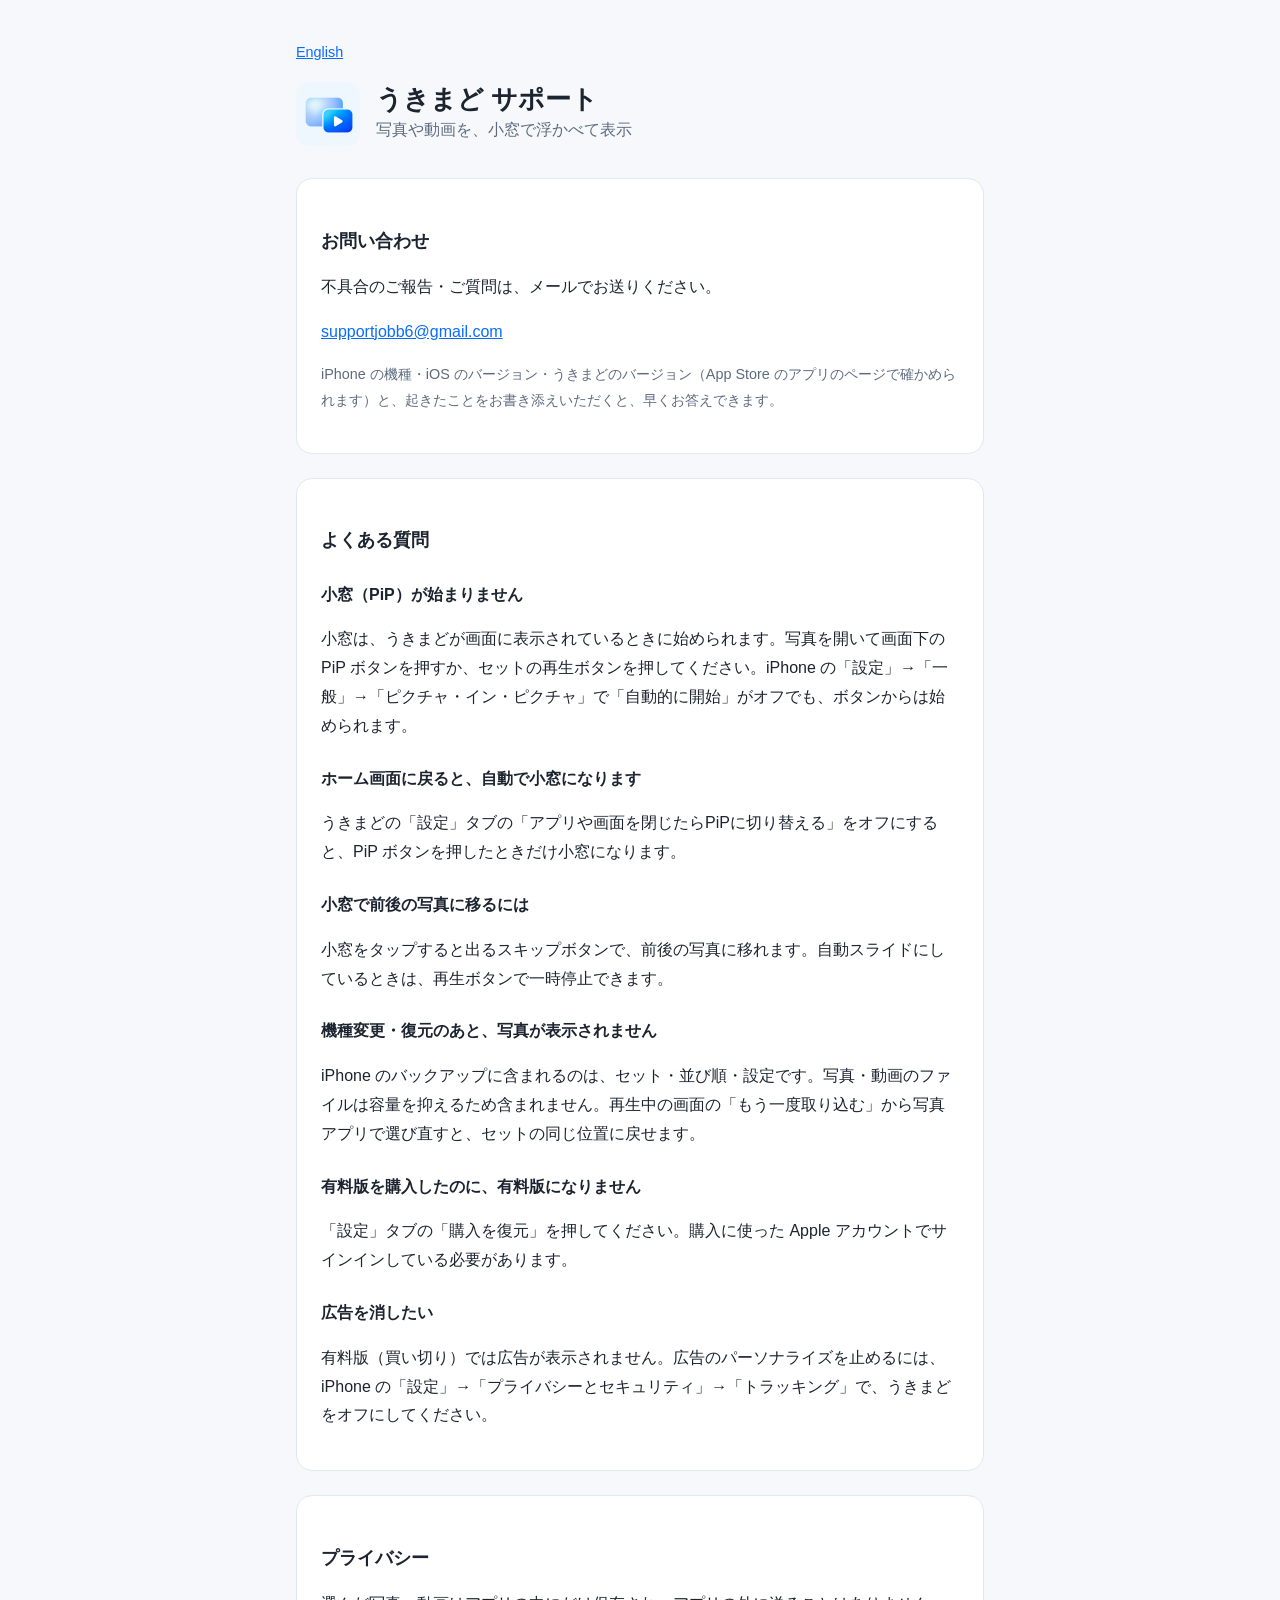
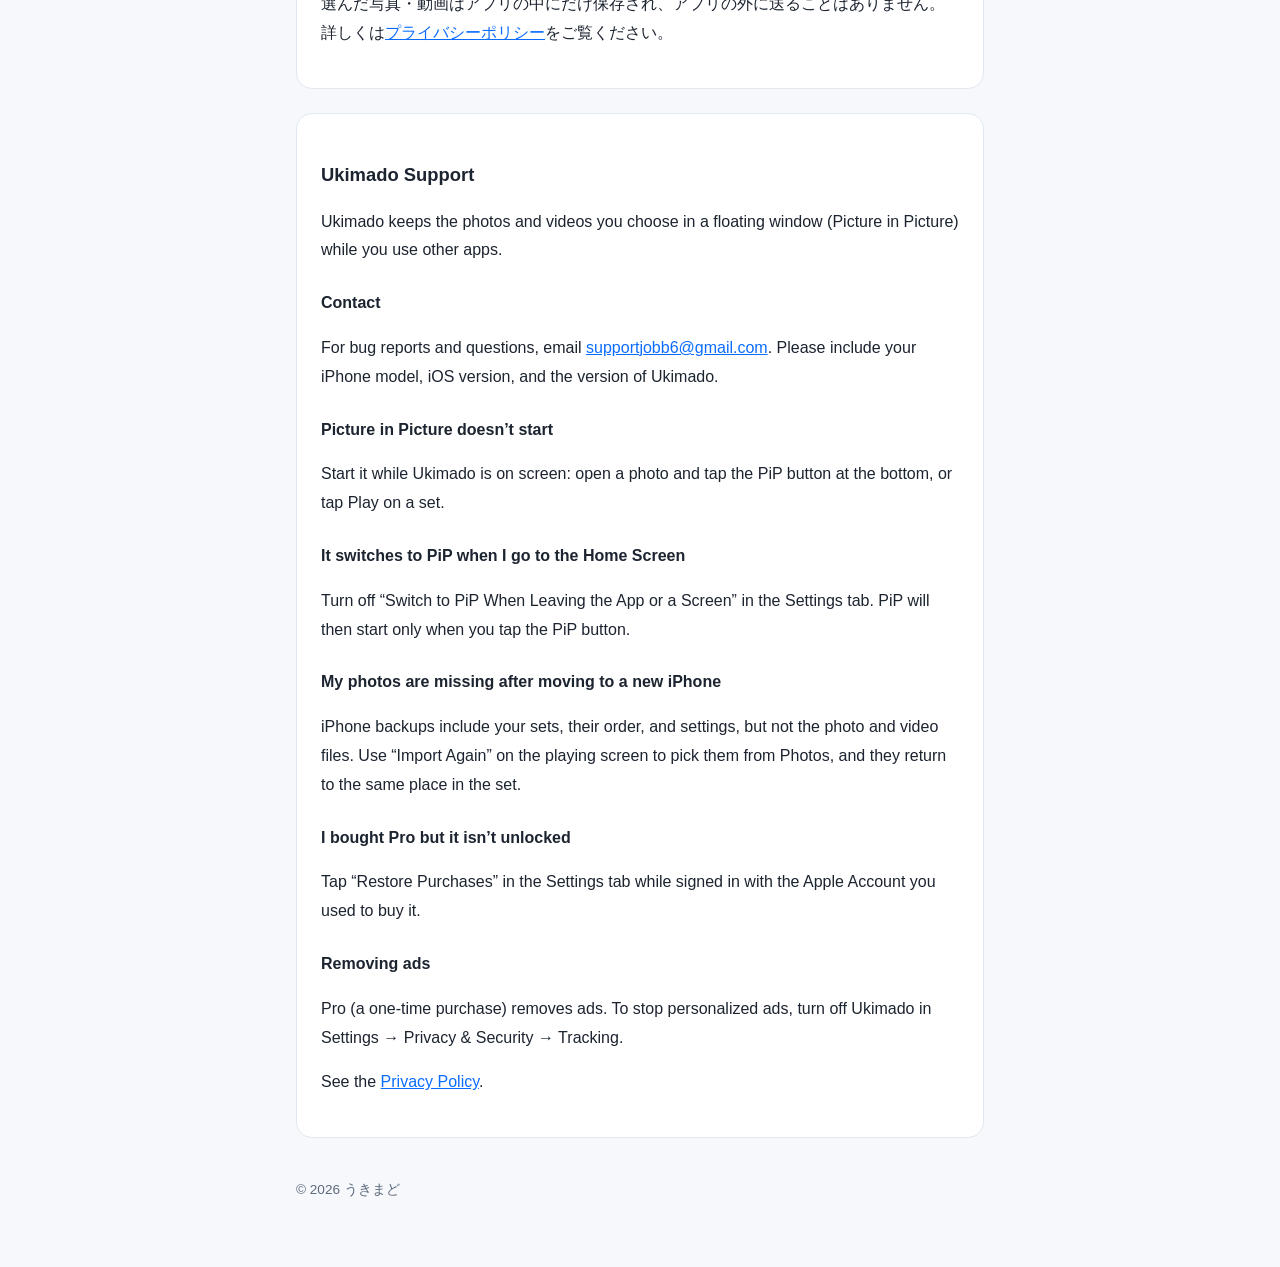
==== ukimado/index.html @ c5975cf3 "うきまどのサポート・プライバシーポリシーを追加し、app-ads.txt にうきまどの行を追加" ====
<!doctype html>
<html lang="ja">
<head>
  <meta charset="utf-8">
  <meta name="viewport" content="width=device-width, initial-scale=1">
  <title>うきまど サポート</title>
  <meta name="description" content="写真・動画を小窓（PiP）で表示するアプリ「うきまど」のサポートページです。">
  <link rel="icon" href="icon.png">
  <link rel="stylesheet" href="../style.css">
</head>
<body>
<main>
  <nav class="lang"><a href="#en">English</a></nav>

  <header class="app">
    <img src="icon.png" alt="">
    <div>
      <h1>うきまど サポート</h1>
      <p>写真や動画を、小窓で浮かべて表示</p>
    </div>
  </header>

  <section class="card">
    <h2>お問い合わせ</h2>
    <p>不具合のご報告・ご質問は、メールでお送りください。</p>
    <p><a href="mailto:supportjobb6@gmail.com?subject=%E3%81%86%E3%81%8D%E3%81%BE%E3%81%A9%E3%81%AB%E3%81%A4%E3%81%84%E3%81%A6">supportjobb6@gmail.com</a></p>
    <p class="muted">iPhone の機種・iOS のバージョン・うきまどのバージョン（App Store のアプリのページで確かめられます）と、起きたことをお書き添えいただくと、早くお答えできます。</p>
  </section>

  <section class="card">
    <h2>よくある質問</h2>

    <h3>小窓（PiP）が始まりません</h3>
    <p>小窓は、うきまどが画面に表示されているときに始められます。写真を開いて画面下の PiP ボタンを押すか、セットの再生ボタンを押してください。iPhone の「設定」→「一般」→「ピクチャ・イン・ピクチャ」で「自動的に開始」がオフでも、ボタンからは始められます。</p>

    <h3>ホーム画面に戻ると、自動で小窓になります</h3>
    <p>うきまどの「設定」タブの「アプリや画面を閉じたらPiPに切り替える」をオフにすると、PiP ボタンを押したときだけ小窓になります。</p>

    <h3>小窓で前後の写真に移るには</h3>
    <p>小窓をタップすると出るスキップボタンで、前後の写真に移れます。自動スライドにしているときは、再生ボタンで一時停止できます。</p>

    <h3>機種変更・復元のあと、写真が表示されません</h3>
    <p>iPhone のバックアップに含まれるのは、セット・並び順・設定です。写真・動画のファイルは容量を抑えるため含まれません。再生中の画面の「もう一度取り込む」から写真アプリで選び直すと、セットの同じ位置に戻せます。</p>

    <h3>有料版を購入したのに、有料版になりません</h3>
    <p>「設定」タブの「購入を復元」を押してください。購入に使った Apple アカウントでサインインしている必要があります。</p>

    <h3>広告を消したい</h3>
    <p>有料版（買い切り）では広告が表示されません。広告のパーソナライズを止めるには、iPhone の「設定」→「プライバシーとセキュリティ」→「トラッキング」で、うきまどをオフにしてください。</p>
  </section>

  <section class="card">
    <h2>プライバシー</h2>
    <p>選んだ写真・動画はアプリの中にだけ保存され、アプリの外に送ることはありません。詳しくは<a href="privacy.html">プライバシーポリシー</a>をご覧ください。</p>
  </section>

  <section class="card" id="en" lang="en">
    <h2>Ukimado Support</h2>
    <p>Ukimado keeps the photos and videos you choose in a floating window (Picture in Picture) while you use other apps.</p>

    <h3>Contact</h3>
    <p>For bug reports and questions, email <a href="mailto:supportjobb6@gmail.com?subject=Ukimado">supportjobb6@gmail.com</a>. Please include your iPhone model, iOS version, and the version of Ukimado.</p>

    <h3>Picture in Picture doesn’t start</h3>
    <p>Start it while Ukimado is on screen: open a photo and tap the PiP button at the bottom, or tap Play on a set.</p>

    <h3>It switches to PiP when I go to the Home Screen</h3>
    <p>Turn off “Switch to PiP When Leaving the App or a Screen” in the Settings tab. PiP will then start only when you tap the PiP button.</p>

    <h3>My photos are missing after moving to a new iPhone</h3>
    <p>iPhone backups include your sets, their order, and settings, but not the photo and video files. Use “Import Again” on the playing screen to pick them from Photos, and they return to the same place in the set.</p>

    <h3>I bought Pro but it isn’t unlocked</h3>
    <p>Tap “Restore Purchases” in the Settings tab while signed in with the Apple Account you used to buy it.</p>

    <h3>Removing ads</h3>
    <p>Pro (a one-time purchase) removes ads. To stop personalized ads, turn off Ukimado in Settings → Privacy &amp; Security → Tracking.</p>

    <p>See the <a href="privacy.html#en">Privacy Policy</a>.</p>
  </section>

  <footer>© 2026 うきまど</footer>
</main>
</body>
</html>
---- style.css ----
:root {
  --bg: #f6f8fb;
  --surface: #ffffff;
  --text: #1c2430;
  --muted: #5d6b7e;
  --accent: #0a6cff;
  --border: #e2e8f0;
  color-scheme: light dark;
}

@media (prefers-color-scheme: dark) {
  :root {
    --bg: #0f141b;
    --surface: #171e27;
    --text: #e8edf3;
    --muted: #9aa8b9;
    --accent: #4d97ff;
    --border: #273241;
  }
}

* { box-sizing: border-box; }

body {
  margin: 0;
  background: var(--bg);
  color: var(--text);
  font-family: -apple-system, BlinkMacSystemFont, "Hiragino Sans", "Hiragino Kaku Gothic ProN", "Noto Sans JP", sans-serif;
  line-height: 1.8;
  -webkit-text-size-adjust: 100%;
}

main {
  max-width: 720px;
  margin: 0 auto;
  padding: 40px 16px 64px;
}

header.app {
  display: flex;
  align-items: center;
  gap: 16px;
  margin-bottom: 32px;
}

header.app img {
  width: 64px;
  height: 64px;
  border-radius: 14px;
}

header.app p { margin: 0; color: var(--muted); }

h1 { font-size: 1.6rem; line-height: 1.3; margin: 0; }
h2 { font-size: 1.15rem; margin: 2em 0 0.5em; }
h3 { font-size: 1rem; margin: 1.5em 0 0.25em; }

section.card {
  background: var(--surface);
  border: 1px solid var(--border);
  border-radius: 16px;
  padding: 8px 24px 24px;
  margin-bottom: 24px;
}

a { color: var(--accent); }
ul { padding-left: 1.25em; }
.muted { color: var(--muted); font-size: 0.9rem; }

nav.lang {
  font-size: 0.9rem;
  margin-bottom: 16px;
}

footer {
  margin-top: 40px;
  color: var(--muted);
  font-size: 0.85rem;
}
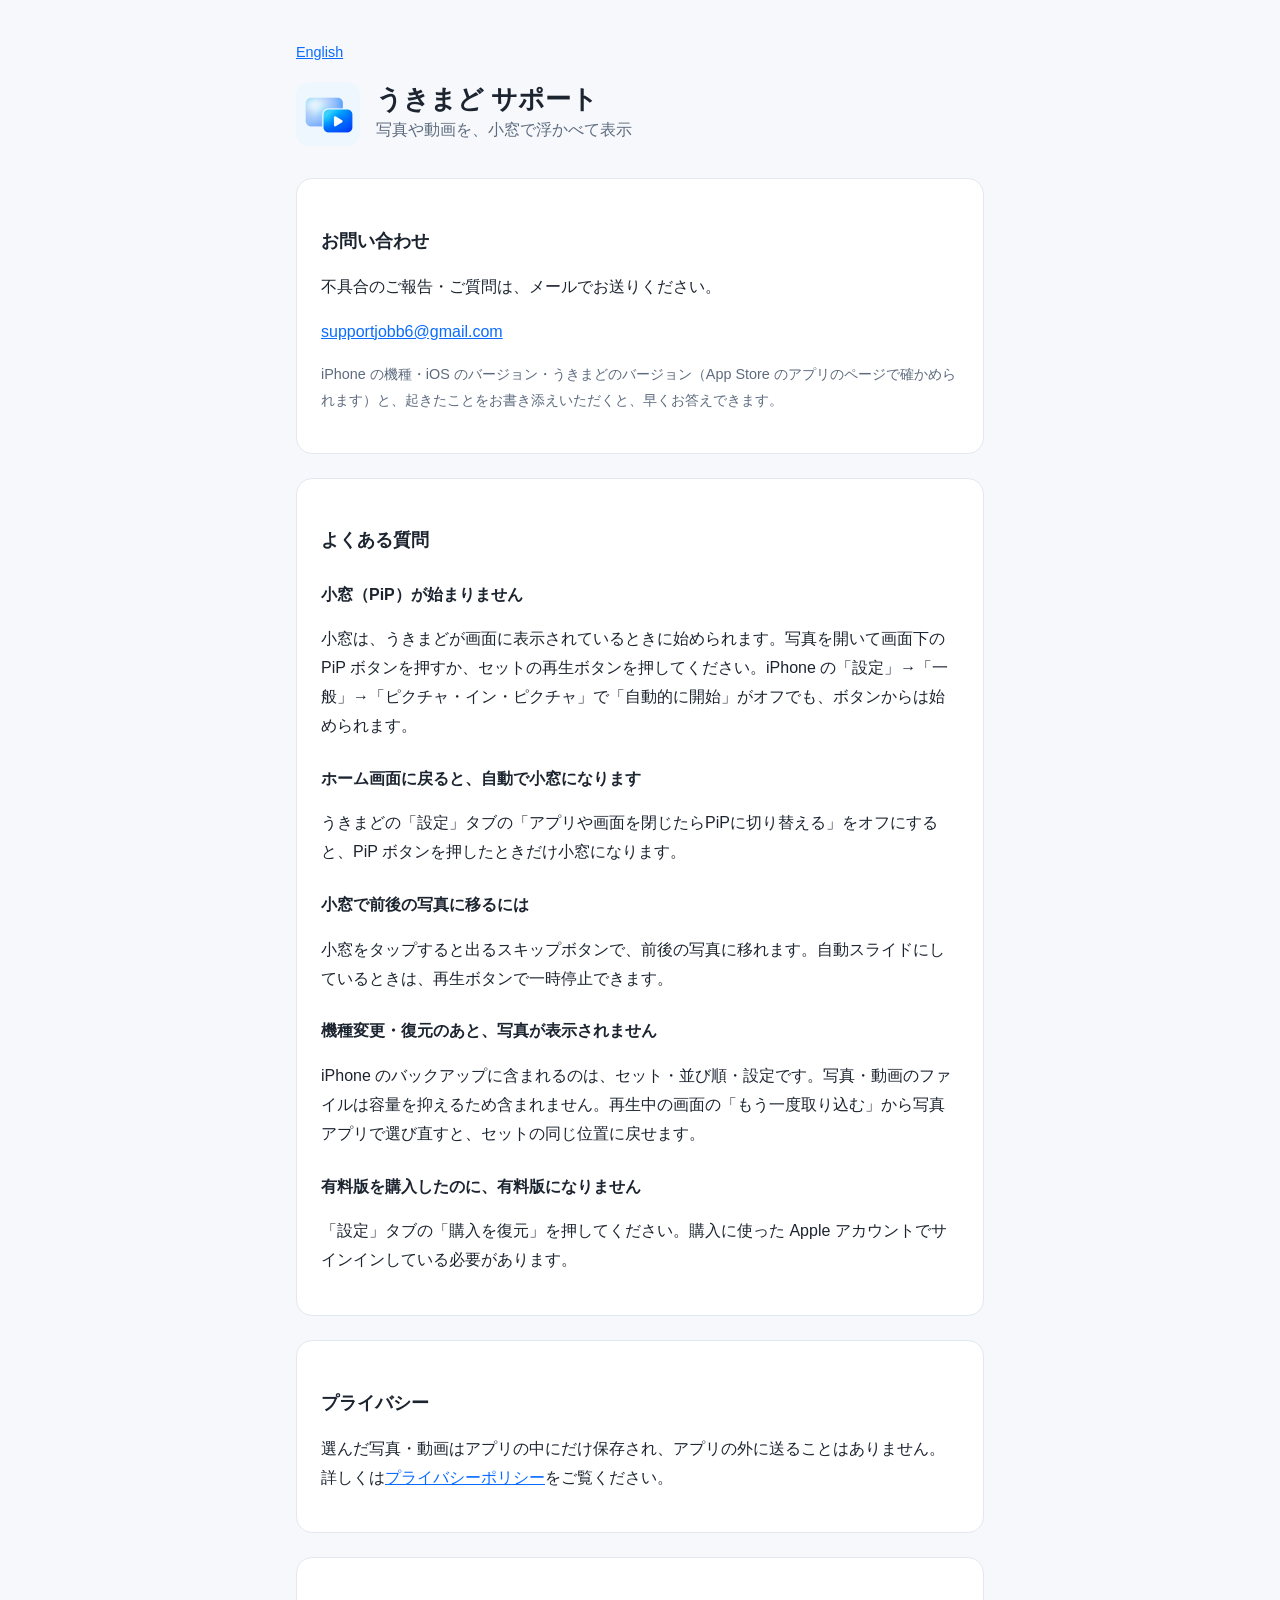
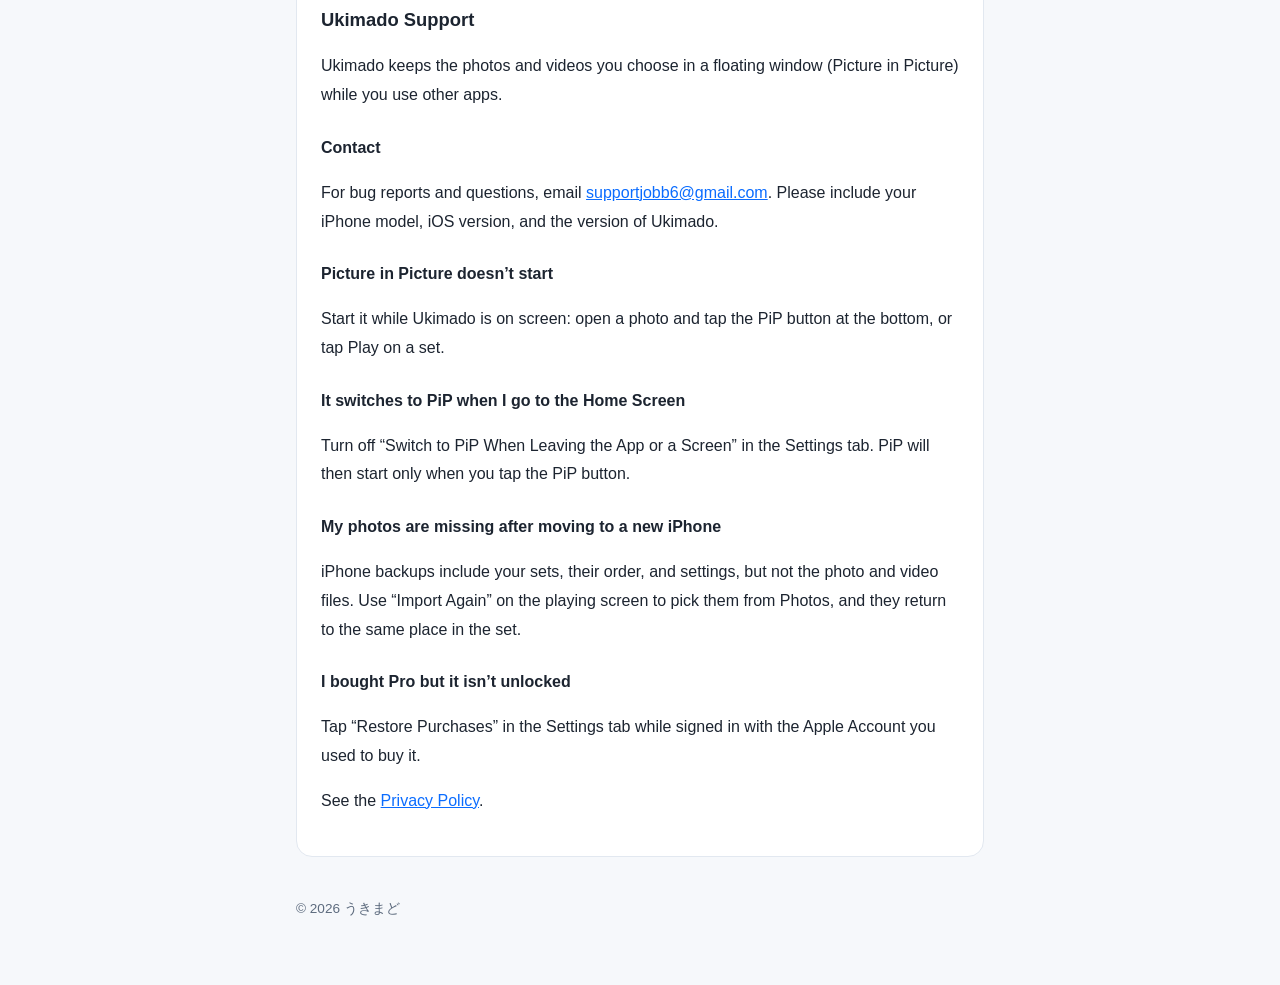
==== commit 80a767ec: "うきまどの広告をやめたので、サポートとプライバシーポリシーから広告の記述を外す Co-Authored-By: Claude Opus 5.5 <noreply@anthropic.com>" ====
--- a/ukimado/index.html
+++ b/ukimado/index.html
@@ -44,9 +44,6 @@
 
     <h3>有料版を購入したのに、有料版になりません</h3>
     <p>「設定」タブの「購入を復元」を押してください。購入に使った Apple アカウントでサインインしている必要があります。</p>
-
-    <h3>広告を消したい</h3>
-    <p>有料版（買い切り）では広告が表示されません。広告のパーソナライズを止めるには、iPhone の「設定」→「プライバシーとセキュリティ」→「トラッキング」で、うきまどをオフにしてください。</p>
   </section>
 
   <section class="card">
@@ -73,9 +70,6 @@
     <h3>I bought Pro but it isn’t unlocked</h3>
     <p>Tap “Restore Purchases” in the Settings tab while signed in with the Apple Account you used to buy it.</p>
 
-    <h3>Removing ads</h3>
-    <p>Pro (a one-time purchase) removes ads. To stop personalized ads, turn off Ukimado in Settings → Privacy &amp; Security → Tracking.</p>
-
     <p>See the <a href="privacy.html#en">Privacy Policy</a>.</p>
   </section>
 
